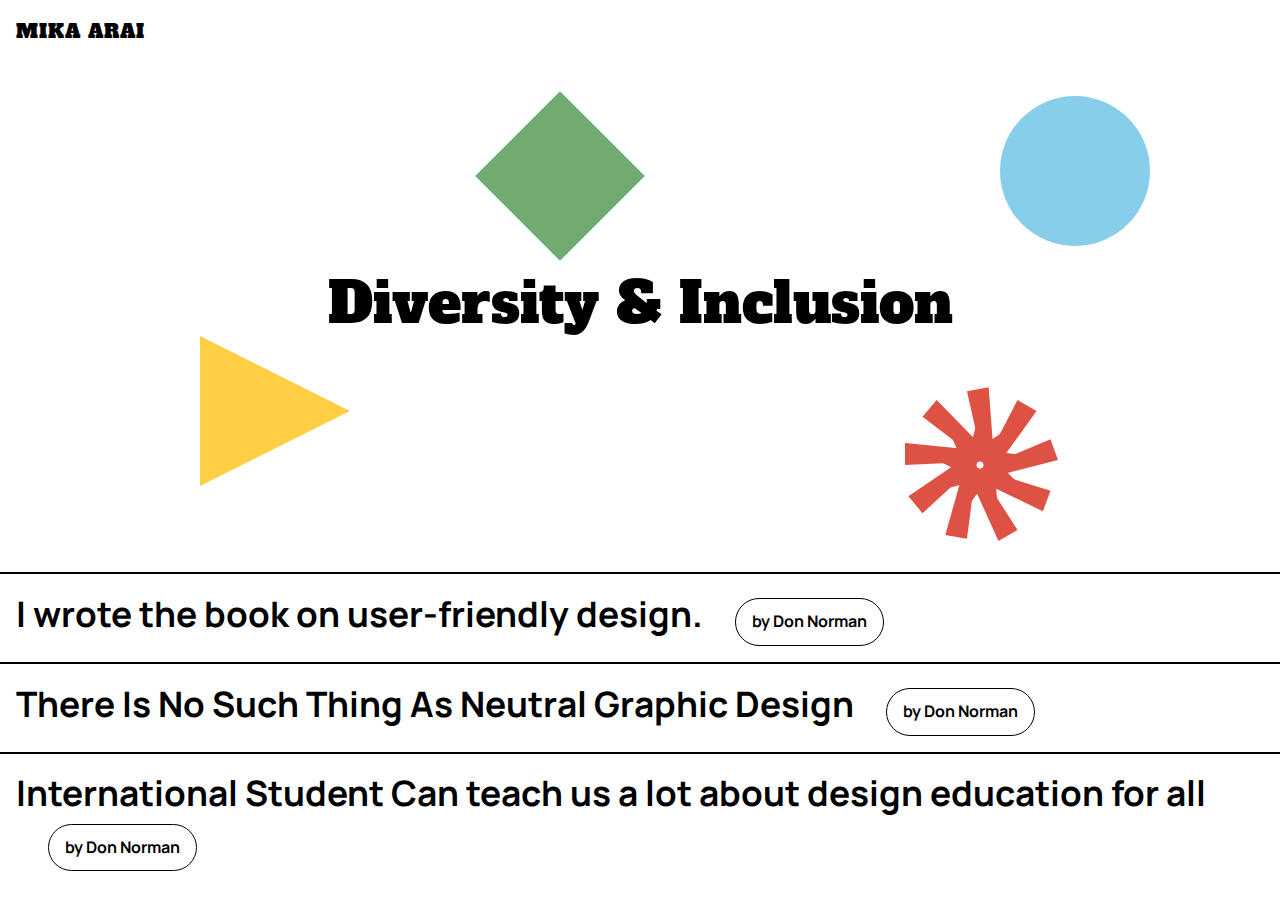
==== index.html @ 22498e96 "Link between pages" ====
<!doctype html>
<html lang="en">
  <head>
    <title>Binding</title>
    <meta charset="UTF-8">
    <meta name="viewport" content="width=device-width, initial-scale=1.0" />
    <link href="asset/common.css" rel="stylesheet" />
    <link href="asset/reset.css" rel="stylesheet" />
    <link href="landing.css" rel="stylesheet" />

    <!-- google font -->
     <!-- manrope -->
    <link rel="preconnect" href="https://fonts.googleapis.com">
    <link rel="preconnect" href="https://fonts.gstatic.com" crossorigin>
    <link href="https://fonts.googleapis.com/css2?family=Bayon&family=Bruno+Ace&family=Didact+Gothic&family=Manrope:wght@200..800&family=Mulish:ital,wght@0,200..1000;1,200..1000&family=MuseoModerno:ital,wght@0,100..900;1,100..900&family=Schibsted+Grotesk:ital,wght@0,400..900;1,400..900&display=swap" rel="stylesheet">
  <!-- alfa slab one -->
    <link rel="preconnect" href="https://fonts.googleapis.com">
<link rel="preconnect" href="https://fonts.gstatic.com" crossorigin>
<link href="https://fonts.googleapis.com/css2?family=Alfa+Slab+One&family=Bayon&family=Bruno+Ace&family=Didact+Gothic&family=Manrope:wght@200..800&family=Mulish:ital,wght@0,200..1000;1,200..1000&family=MuseoModerno:ital,wght@0,100..900;1,100..900&family=Schibsted+Grotesk:ital,wght@0,400..900;1,400..900&display=swap" rel="stylesheet">
  <!-- Martian Mono  -->
  <link rel="preconnect" href="https://fonts.googleapis.com">
  <link rel="preconnect" href="https://fonts.gstatic.com" crossorigin>
  <link href="https://fonts.googleapis.com/css2?family=Alfa+Slab+One&family=Bayon&family=Bruno+Ace&family=Didact+Gothic&family=Manrope:wght@200..800&family=Martian+Mono:wght@100..800&family=Mulish:ital,wght@0,200..1000;1,200..1000&family=MuseoModerno:ital,wght@0,100..900;1,100..900&family=Schibsted+Grotesk:ital,wght@0,400..900;1,400..900&display=swap" rel="stylesheet">
<!-- geist -->
<link rel="preconnect" href="https://fonts.googleapis.com">
<link rel="preconnect" href="https://fonts.gstatic.com" crossorigin>
<link href="https://fonts.googleapis.com/css2?family=Alfa+Slab+One&family=Bayon&family=Bruno+Ace&family=Didact+Gothic&family=Geist:wght@100..900&family=Luckiest+Guy&family=Manrope:wght@200..800&family=Martian+Mono:wght@100..800&family=Mulish:ital,wght@0,200..1000;1,200..1000&family=MuseoModerno:ital,wght@0,100..900;1,100..900&family=Schibsted+Grotesk:ital,wght@0,400..900;1,400..900&display=swap" rel="stylesheet">
<!-- Geist Mono -->
<link rel="preconnect" href="https://fonts.googleapis.com">
<link rel="preconnect" href="https://fonts.gstatic.com" crossorigin>
<link href="https://fonts.googleapis.com/css2?family=Alfa+Slab+One&family=Bayon&family=Bruno+Ace&family=Didact+Gothic&family=Geist+Mono:wght@100..900&family=Geist:wght@100..900&family=Luckiest+Guy&family=Manrope:wght@200..800&family=Martian+Mono:wght@100..800&family=Mulish:ital,wght@0,200..1000;1,200..1000&family=MuseoModerno:ital,wght@0,100..900;1,100..900&family=Schibsted+Grotesk:ital,wght@0,400..900;1,400..900&display=swap" rel="stylesheet">  
<!-- Poppins -->
<link rel="preconnect" href="https://fonts.googleapis.com">
<link rel="preconnect" href="https://fonts.gstatic.com" crossorigin>
<link href="https://fonts.googleapis.com/css2?family=Alfa+Slab+One&family=Bayon&family=Bruno+Ace&family=Didact+Gothic&family=Geist+Mono:wght@100..900&family=Geist:wght@100..900&family=Luckiest+Guy&family=Manrope:wght@200..800&family=Martian+Mono:wght@100..800&family=Mulish:ital,wght@0,200..1000;1,200..1000&family=MuseoModerno:ital,wght@0,100..900;1,100..900&family=Poppins:ital,wght@0,100;0,200;0,300;0,400;0,500;0,600;0,700;0,800;0,900;1,100;1,200;1,300;1,400;1,500;1,600;1,700;1,800;1,900&family=Schibsted+Grotesk:ital,wght@0,400..900;1,400..900&display=swap" rel="stylesheet">
<!-- Teko -->
<link rel="preconnect" href="https://fonts.googleapis.com">
<link rel="preconnect" href="https://fonts.gstatic.com" crossorigin>
<link href="https://fonts.googleapis.com/css2?family=Alfa+Slab+One&family=Alumni+Sans+Pinstripe:ital@0;1&family=Bayon&family=Bruno+Ace&family=Didact+Gothic&family=Geist+Mono:wght@100..900&family=Geist:wght@100..900&family=Luckiest+Guy&family=Manrope:wght@200..800&family=Martian+Mono:wght@100..800&family=Mulish:ital,wght@0,200..1000;1,200..1000&family=MuseoModerno:ital,wght@0,100..900;1,100..900&family=Poppins:ital,wght@0,100;0,200;0,300;0,400;0,500;0,600;0,700;0,800;0,900;1,100;1,200;1,300;1,400;1,500;1,600;1,700;1,800;1,900&family=Schibsted+Grotesk:ital,wght@0,400..900;1,400..900&family=Teko:wght@300..700&display=swap" rel="stylesheet">
<!-- Enriqueta -->
<link rel="preconnect" href="https://fonts.googleapis.com">
<link rel="preconnect" href="https://fonts.gstatic.com" crossorigin>
<link href="https://fonts.googleapis.com/css2?family=Alfa+Slab+One&family=Almarai:wght@300;400;700;800&family=Alumni+Sans+Pinstripe:ital@0;1&family=Bayon&family=Bruno+Ace&family=Didact+Gothic&family=Enriqueta:wght@400;500;600;700&family=Geist+Mono:wght@100..900&family=Geist:wght@100..900&family=Luckiest+Guy&family=Manrope:wght@200..800&family=Martian+Mono:wght@100..800&family=Mulish:ital,wght@0,200..1000;1,200..1000&family=MuseoModerno:ital,wght@0,100..900;1,100..900&family=Poppins:ital,wght@0,100;0,200;0,300;0,400;0,500;0,600;0,700;0,800;0,900;1,100;1,200;1,300;1,400;1,500;1,600;1,700;1,800;1,900&family=Schibsted+Grotesk:ital,wght@0,400..900;1,400..900&family=Slabo+13px&family=Teko:wght@300..700&display=swap" rel="stylesheet">

</head>
  <body>
    <h5>
MIKA ARAI    </h5>
<h1>Diversity & Inclusion</h1>
    <header>

      <div class="circle-container">
        <div class="circle">
          </div>
      </div>
      <div class="triangle-container">
        <div class="triangle">
        </div>
      </div>
      <div class="rectangle-container">
        <div class="rectangle">
          </div>
      </div>
<div class="star-container">
<div class="star"></div>
<div class="star"></div>
<div class="star"></div>
<div class="star"></div>
<div class="star"></div>
<div class="star"></div>
<div class="star"></div>
<div class="star"></div>
<div class="star"></div>
</div>
  </div>
      </div>

      
    </header>
<article>
  <ul class="article">
  <li><a href="/first-article/article1.html">I wrote the book on user-friendly design.</a><h2>by Don Norman</h2></li>
  <li><a href="/second-article/article2.html">There Is No Such Thing As Neutral Graphic Design</a><h2>by Don Norman</h2></li>
  <li><a href="/third-article/article3.html">International Student Can teach us a lot about design education for all</a><h2>by Don Norman</h2></li>
  </ul>
</article>
  </body>
</html>
---- asset/common.css ----
:root {
  --base-size: 1.1rem;
  --base-size-h1: 2.2rem;
  --base-size-h2: 1.2rem;
  --base-size-h3: 1.5rem;
  --base-size-h1-landing: 3.5rem;
  --base-font-family-h1: alfa slab one;
  --base-font-family-body: manrope; 
  --base-color: black;
  --base-line-height: 150%;
  --base-text-align: center;
  --base-max-width: 55vw; 
  --base-margin-left: 5%;
  --base-margin-right: 5%;
}
---- landing.css ----
* {
	margin-top: 0.5em;
	/* margin: 0; */
  }

  h1 {
	font-family: var(--base-font-family-h1);
	font-size: var(--base-size-h1-landing);
	line-height: 130%;
	margin-top: -0.0001rem;
	position: relative;
	z-index: 6;
	max-width: 80ch;
	text-align: center;
	padding-top: 14rem;
	padding-bottom: 14rem;

  }
  h2 {
	font-size: 1rem;
	font-family: var(--base-font-family-body);
	border: 1px solid black;
	border-radius: 9999px;
	padding-left:1rem;
	padding-right: 1rem;
	display: inline-block;

  } 
    h5 {
	text-align: center;
	font-size: 1.2rem;
	font-family: var(--base-font-family-h1);
	margin-left: 1rem;
	letter-spacing: 1px;
  } 
 

/* List */
	.article {
		font-family: var(--base-font-family-body);
		font-size: var(--base-size-h1);
		line-height: 130%;
		font-weight: 700;
		margin: 0;
		background-color: white;
}
	.article li {
	border-top: 2px solid black;
	transition: transform 0.6s ease, background-color 0.6s ease;
	padding-top: 2rem;
	padding-bottom: 0.5rem;
	padding-left: 1rem;
}
	.article li:nth-child(1):hover {
	background-color: rgb(176, 145, 183);
	transform: translateY(-10px);
}
	.article li:nth-child(2):hover {
	background-color: skyblue;
	transform: translateY(-10px);
}
	.article li:nth-child(3):hover {
	background-color: rgb(255, 91, 91);
	transform: translateY(-10px);
}



.circle-container {
	display: flex;
	position: absolute;
	align-items: center;
	justify-content: center;
	top: 120px;
	left: 250px;
	z-index: 1;
}
.circle {
	width: 100px;
	height: 100px;
	background-color: skyblue;
	border-radius: 50%;
}
.triangle-container {
	display: flex;
	position: absolute;
	align-items: center;
	justify-content: center;
	top: 320px;
	left: -20px;
	z-index: 1;	
}

.triangle {
	width: 0;
	height: 0;
	border-top: 50px solid transparent;
	border-bottom: 50px solid transparent;
	border-left: 100px solid #ffce44;
}
.star-container {
	position: absolute;
	display: flex;
	align-items: center;
	justify-content: center;
	top: 450px;
	right: 50px;
	margin: 50px auto;
	z-index: 1;	

}
.star {
	position: absolute;
	width: 0;
	height: 0;
	border-top: 10px solid transparent;
	border-bottom: 5px solid transparent;
	border-left: 100px solid #de5246;
	transform-origin: bottom center;
}

.star:nth-child(1) { transform: rotate(0deg); }
.star:nth-child(2) { transform: rotate(40deg); }
.star:nth-child(3) { transform: rotate(80deg); }
.star:nth-child(4) { transform: rotate(120deg); }
.star:nth-child(5) { transform: rotate(160deg); }
.star:nth-child(6) { transform: rotate(200deg); }
.star:nth-child(7) { transform: rotate(240deg); }
.star:nth-child(8) { transform: rotate(280deg); }
.star:nth-child(9) { transform: rotate(320deg); }

/* .rectangle-container {
	position: absolute;
	display: flex;
	align-items: center;
	justify-content: center;
	top: 320px;
	left: -20px;
	z-index: 1;	
}

.rectangle {
	width: 200px;
	height: 100px;
	background-color: green;
} */

 
  @media (min-width: 769px) {
	/* nav bar  */
	nav {
		  margin-left: 70%;  
		}
		

		/* body */
   h2 {
	margin-left: 2rem;
   }

   h5 {
	text-align: left;
	font-size: 1.2rem;
	font-family: var(--base-font-family-h1);
	margin-left: 1rem;
	letter-spacing: 1px;
  } 


/* List */
.article {
	font-family: var(--base-font-family-body);
	font-size: var(--base-size-h1);
	/* line-height: 200%; */
	margin: 0;
}
.article li {
	border-top: 2px solid black;
	transition: transform 0.6s ease, background-color 0.6s ease;
	margin: 0;
	padding-bottom: 1rem;
	padding-top: 1rem;
/* padding: 0; */
}
.article li:nth-child(1):hover {
background-color: rgb(176, 145, 183);
transform: translateY(-10px);
}
.article li:nth-child(2):hover {
background-color: skyblue;
transform: translateY(-10px);
}
.article li:nth-child(3):hover {
background-color: rgb(255, 91, 91);
transform: translateY(-10px);
}


  /* shapes  */
  .circle-container {
	display: flex;
	position: absolute;
	align-items: center;
	justify-content: center;
	top: 80px;
	left: 1000px;
	z-index: 1;
}
.circle {
	width: calc(100px * 1.5);
	height: calc(100px * 1.5);
	background-color: skyblue;
	border-radius: 50%;
}

.triangle-container {
	display: flex;
	position: absolute;
	align-items: center;
	justify-content: center;
	top: 320px;
	left: 200px;
	z-index: 1;	
}
.triangle {
	width: 0;
	height: 0;
	border-top: calc(50px * 1.5) solid transparent;
	border-bottom: calc(50px * 1.5) solid transparent;
	border-left: calc(100px * 1.5) solid #ffce44;
}
.star-container {
	position: absolute;
	display: flex;
	align-items: center;
	justify-content: center;
	top: 400px;
	right: 300px;
	margin: 50px auto;
	z-index: 1;	
}
.star {
	position: absolute;
	width: 0;
	height: 0;
	border-top: calc(10px * 1.5) solid transparent;
	border-bottom: calc(5px * 1.5) solid transparent;
	border-left: calc(100px * 1.5) solid #de5246;
	transform-origin: bottom center;
}
.star:nth-child(1) { transform: rotate(0deg); }
.star:nth-child(2) { transform: rotate(40deg); }
.star:nth-child(3) { transform: rotate(80deg); }
.star:nth-child(4) { transform: rotate(120deg); }
.star:nth-child(5) { transform: rotate(160deg); }
.star:nth-child(6) { transform: rotate(200deg); }
.star:nth-child(7) { transform: rotate(240deg); }
.star:nth-child(8) { transform: rotate(280deg); }
.star:nth-child(9) { transform: rotate(320deg); }
.rectangle-container {
	position: absolute;
	display: flex;
	align-items: center;
	justify-content: center;
	top:100px;
	left: 500px;
	z-index: -1;	
}
.rectangle {
	width: calc(80px * 1.5);
	height: calc(80px * 1.5);
	background-color: rgb(114, 171, 114);
	transform: rotate(45deg);
}
  }
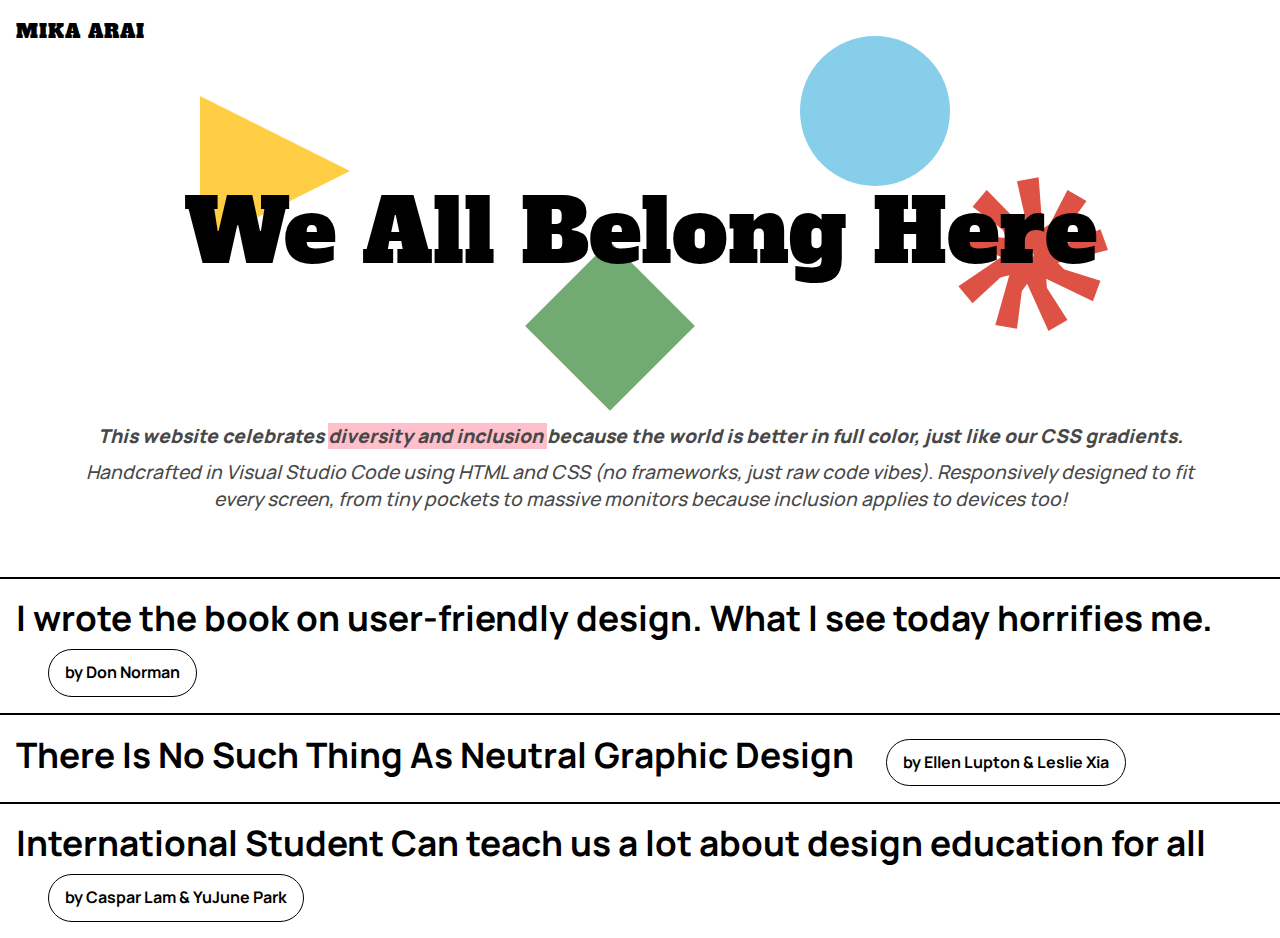
==== commit 6af02c52: "Added title+colophon,. Updated desktop font size, article max-width narrower" ====
--- a/index.html
+++ b/index.html
@@ -17,39 +17,19 @@
     <link rel="preconnect" href="https://fonts.googleapis.com">
 <link rel="preconnect" href="https://fonts.gstatic.com" crossorigin>
 <link href="https://fonts.googleapis.com/css2?family=Alfa+Slab+One&family=Bayon&family=Bruno+Ace&family=Didact+Gothic&family=Manrope:wght@200..800&family=Mulish:ital,wght@0,200..1000;1,200..1000&family=MuseoModerno:ital,wght@0,100..900;1,100..900&family=Schibsted+Grotesk:ital,wght@0,400..900;1,400..900&display=swap" rel="stylesheet">
-  <!-- Martian Mono  -->
-  <link rel="preconnect" href="https://fonts.googleapis.com">
-  <link rel="preconnect" href="https://fonts.gstatic.com" crossorigin>
-  <link href="https://fonts.googleapis.com/css2?family=Alfa+Slab+One&family=Bayon&family=Bruno+Ace&family=Didact+Gothic&family=Manrope:wght@200..800&family=Martian+Mono:wght@100..800&family=Mulish:ital,wght@0,200..1000;1,200..1000&family=MuseoModerno:ital,wght@0,100..900;1,100..900&family=Schibsted+Grotesk:ital,wght@0,400..900;1,400..900&display=swap" rel="stylesheet">
-<!-- geist -->
-<link rel="preconnect" href="https://fonts.googleapis.com">
-<link rel="preconnect" href="https://fonts.gstatic.com" crossorigin>
-<link href="https://fonts.googleapis.com/css2?family=Alfa+Slab+One&family=Bayon&family=Bruno+Ace&family=Didact+Gothic&family=Geist:wght@100..900&family=Luckiest+Guy&family=Manrope:wght@200..800&family=Martian+Mono:wght@100..800&family=Mulish:ital,wght@0,200..1000;1,200..1000&family=MuseoModerno:ital,wght@0,100..900;1,100..900&family=Schibsted+Grotesk:ital,wght@0,400..900;1,400..900&display=swap" rel="stylesheet">
-<!-- Geist Mono -->
-<link rel="preconnect" href="https://fonts.googleapis.com">
-<link rel="preconnect" href="https://fonts.gstatic.com" crossorigin>
-<link href="https://fonts.googleapis.com/css2?family=Alfa+Slab+One&family=Bayon&family=Bruno+Ace&family=Didact+Gothic&family=Geist+Mono:wght@100..900&family=Geist:wght@100..900&family=Luckiest+Guy&family=Manrope:wght@200..800&family=Martian+Mono:wght@100..800&family=Mulish:ital,wght@0,200..1000;1,200..1000&family=MuseoModerno:ital,wght@0,100..900;1,100..900&family=Schibsted+Grotesk:ital,wght@0,400..900;1,400..900&display=swap" rel="stylesheet">  
-<!-- Poppins -->
-<link rel="preconnect" href="https://fonts.googleapis.com">
-<link rel="preconnect" href="https://fonts.gstatic.com" crossorigin>
-<link href="https://fonts.googleapis.com/css2?family=Alfa+Slab+One&family=Bayon&family=Bruno+Ace&family=Didact+Gothic&family=Geist+Mono:wght@100..900&family=Geist:wght@100..900&family=Luckiest+Guy&family=Manrope:wght@200..800&family=Martian+Mono:wght@100..800&family=Mulish:ital,wght@0,200..1000;1,200..1000&family=MuseoModerno:ital,wght@0,100..900;1,100..900&family=Poppins:ital,wght@0,100;0,200;0,300;0,400;0,500;0,600;0,700;0,800;0,900;1,100;1,200;1,300;1,400;1,500;1,600;1,700;1,800;1,900&family=Schibsted+Grotesk:ital,wght@0,400..900;1,400..900&display=swap" rel="stylesheet">
-<!-- Teko -->
-<link rel="preconnect" href="https://fonts.googleapis.com">
-<link rel="preconnect" href="https://fonts.gstatic.com" crossorigin>
-<link href="https://fonts.googleapis.com/css2?family=Alfa+Slab+One&family=Alumni+Sans+Pinstripe:ital@0;1&family=Bayon&family=Bruno+Ace&family=Didact+Gothic&family=Geist+Mono:wght@100..900&family=Geist:wght@100..900&family=Luckiest+Guy&family=Manrope:wght@200..800&family=Martian+Mono:wght@100..800&family=Mulish:ital,wght@0,200..1000;1,200..1000&family=MuseoModerno:ital,wght@0,100..900;1,100..900&family=Poppins:ital,wght@0,100;0,200;0,300;0,400;0,500;0,600;0,700;0,800;0,900;1,100;1,200;1,300;1,400;1,500;1,600;1,700;1,800;1,900&family=Schibsted+Grotesk:ital,wght@0,400..900;1,400..900&family=Teko:wght@300..700&display=swap" rel="stylesheet">
-<!-- Enriqueta -->
-<link rel="preconnect" href="https://fonts.googleapis.com">
-<link rel="preconnect" href="https://fonts.gstatic.com" crossorigin>
-<link href="https://fonts.googleapis.com/css2?family=Alfa+Slab+One&family=Almarai:wght@300;400;700;800&family=Alumni+Sans+Pinstripe:ital@0;1&family=Bayon&family=Bruno+Ace&family=Didact+Gothic&family=Enriqueta:wght@400;500;600;700&family=Geist+Mono:wght@100..900&family=Geist:wght@100..900&family=Luckiest+Guy&family=Manrope:wght@200..800&family=Martian+Mono:wght@100..800&family=Mulish:ital,wght@0,200..1000;1,200..1000&family=MuseoModerno:ital,wght@0,100..900;1,100..900&family=Poppins:ital,wght@0,100;0,200;0,300;0,400;0,500;0,600;0,700;0,800;0,900;1,100;1,200;1,300;1,400;1,500;1,600;1,700;1,800;1,900&family=Schibsted+Grotesk:ital,wght@0,400..900;1,400..900&family=Slabo+13px&family=Teko:wght@300..700&display=swap" rel="stylesheet">
-
 </head>
   <body>
     <h5>
 MIKA ARAI    </h5>
-<h1>Diversity & Inclusion</h1>
-    <header>
-
-      <div class="circle-container">
+<header>
+  <h1>We All Belong Here</h1>
+  <h3>
+    <p><em class="bold">This website celebrates <em class="color">diversity and inclusion </em>because the world is better in full color, just like our CSS gradients.</em>
+    </p>
+    <p>Handcrafted in Visual Studio Code using HTML and CSS (no frameworks, just raw code vibes). Responsively designed to fit every screen, from tiny pockets to massive monitors because inclusion applies to devices too!
+    </p>
+    </h3>
+  <div class="circle-container">
         <div class="circle">
           </div>
       </div>
@@ -73,15 +53,15 @@
 <div class="star"></div>
 </div>
   </div>
-      </div>
+      </div>      
+    </header>
 
-      
-    </header>
+
 <article>
   <ul class="article">
-  <li><a href="/first-article/article1.html">I wrote the book on user-friendly design.</a><h2>by Don Norman</h2></li>
-  <li><a href="/second-article/article2.html">There Is No Such Thing As Neutral Graphic Design</a><h2>by Don Norman</h2></li>
-  <li><a href="/third-article/article3.html">International Student Can teach us a lot about design education for all</a><h2>by Don Norman</h2></li>
+  <li><a href="/first-article/article1.html">I wrote the book on user-friendly design. What I see today horrifies me.</a><h2>by Don Norman</h2></li>
+  <li><a href="/second-article/article2.html">There Is No Such Thing As Neutral Graphic Design</a><h2>by Ellen Lupton & Leslie Xia</h2></li>
+  <li><a href="/third-article/article3.html">International Student Can teach us a lot about design education for all</a><h2>by Caspar Lam & YuJune Park</h2></li>
   </ul>
 </article>
   </body>
--- a/asset/common.css
+++ b/asset/common.css
@@ -1,15 +1,15 @@
 :root {
-  --base-size: 1.1rem;
+  --base-size: 1.2rem;
   --base-size-h1: 2.2rem;
   --base-size-h2: 1.2rem;
   --base-size-h3: 1.5rem;
-  --base-size-h1-landing: 3.5rem;
+  --base-size-h1-landing: 4.3rem;
   --base-font-family-h1: alfa slab one;
   --base-font-family-body: manrope; 
   --base-color: black;
   --base-line-height: 150%;
   --base-text-align: center;
-  --base-max-width: 55vw; 
+  --base-max-width: 60ch; 
   --base-margin-left: 5%;
   --base-margin-right: 5%;
 }
--- a/landing.css
+++ b/landing.css
@@ -2,19 +2,22 @@
 	margin-top: 0.5em;
 	/* margin: 0; */
   }
+header {
+	margin-left: 5%;
+	margin-right: 5%;
+}
 
   h1 {
 	font-family: var(--base-font-family-h1);
 	font-size: var(--base-size-h1-landing);
-	line-height: 130%;
+	line-height: 120%;
 	margin-top: -0.0001rem;
 	position: relative;
 	z-index: 6;
 	max-width: 80ch;
 	text-align: center;
-	padding-top: 14rem;
-	padding-bottom: 14rem;
-
+	padding-top: 3rem;
+	padding-bottom: 2rem;
   }
   h2 {
 	font-size: 1rem;
@@ -24,8 +27,20 @@
 	padding-left:1rem;
 	padding-right: 1rem;
 	display: inline-block;
-
   } 
+  h3 {
+	font-family: var(--base-font-family-body);
+		font-size: var(--base-size-h2);
+		font-weight: 500;
+		color: rgb(72, 72, 72); 
+		line-height: 140%;
+		font-style: italic;
+		margin-bottom: 2rem;
+		text-align: center;
+		position: relative;
+		z-index: 5;
+		padding-bottom: 1rem;
+	  }
     h5 {
 	text-align: center;
 	font-size: 1.2rem;
@@ -33,7 +48,13 @@
 	margin-left: 1rem;
 	letter-spacing: 1px;
   } 
- 
+  .bold {
+	  font-weight: 800;
+
+  }
+.color {
+	background-color: pink;
+ }
 
 /* List */
 	.article {
@@ -47,19 +68,19 @@
 	.article li {
 	border-top: 2px solid black;
 	transition: transform 0.6s ease, background-color 0.6s ease;
-	padding-top: 2rem;
+	padding-top: 1rem;
 	padding-bottom: 0.5rem;
 	padding-left: 1rem;
 }
-	.article li:nth-child(1):hover {
+	.article li:nth-child(1):active {
 	background-color: rgb(176, 145, 183);
 	transform: translateY(-10px);
 }
-	.article li:nth-child(2):hover {
+	.article li:nth-child(2):active {
 	background-color: skyblue;
 	transform: translateY(-10px);
 }
-	.article li:nth-child(3):hover {
+	.article li:nth-child(3):active {
 	background-color: rgb(255, 91, 91);
 	transform: translateY(-10px);
 }
@@ -71,8 +92,8 @@
 	position: absolute;
 	align-items: center;
 	justify-content: center;
-	top: 120px;
-	left: 250px;
+	top: 40px;
+	left: 200px;
 	z-index: 1;
 }
 .circle {
@@ -86,7 +107,7 @@
 	position: absolute;
 	align-items: center;
 	justify-content: center;
-	top: 320px;
+	top: 200px;
 	left: -20px;
 	z-index: 1;	
 }
@@ -103,7 +124,7 @@
 	display: flex;
 	align-items: center;
 	justify-content: center;
-	top: 450px;
+	top: 280px;
 	right: 50px;
 	margin: 50px auto;
 	z-index: 1;	
@@ -151,7 +172,22 @@
 	nav {
 		  margin-left: 70%;  
 		}
-		
+h1 {
+	font-size: 5.5rem;
+	padding-top: 8rem;
+	text-align: center; 
+	padding-bottom: 8rem;
+  }
+
+  h3 {
+		font-size: 1.2rem;
+		line-height: 140%;
+		font-style: italic;
+		margin-bottom: 2rem;
+		text-align: center;
+		padding-bottom: 2rem;
+		/* max-width: 60ch; */
+	  }
 
 		/* body */
    h2 {
@@ -202,8 +238,8 @@
 	position: absolute;
 	align-items: center;
 	justify-content: center;
-	top: 80px;
-	left: 1000px;
+	top: 20px;
+	left: 800px;
 	z-index: 1;
 }
 .circle {
@@ -218,7 +254,7 @@
 	position: absolute;
 	align-items: center;
 	justify-content: center;
-	top: 320px;
+	top: 80px;
 	left: 200px;
 	z-index: 1;	
 }
@@ -234,8 +270,8 @@
 	display: flex;
 	align-items: center;
 	justify-content: center;
-	top: 400px;
-	right: 300px;
+	top: 190px;
+	right: 250px;
 	margin: 50px auto;
 	z-index: 1;	
 }
@@ -262,8 +298,8 @@
 	display: flex;
 	align-items: center;
 	justify-content: center;
-	top:100px;
-	left: 500px;
+	top:250px;
+	left: 550px;
 	z-index: -1;	
 }
 .rectangle {
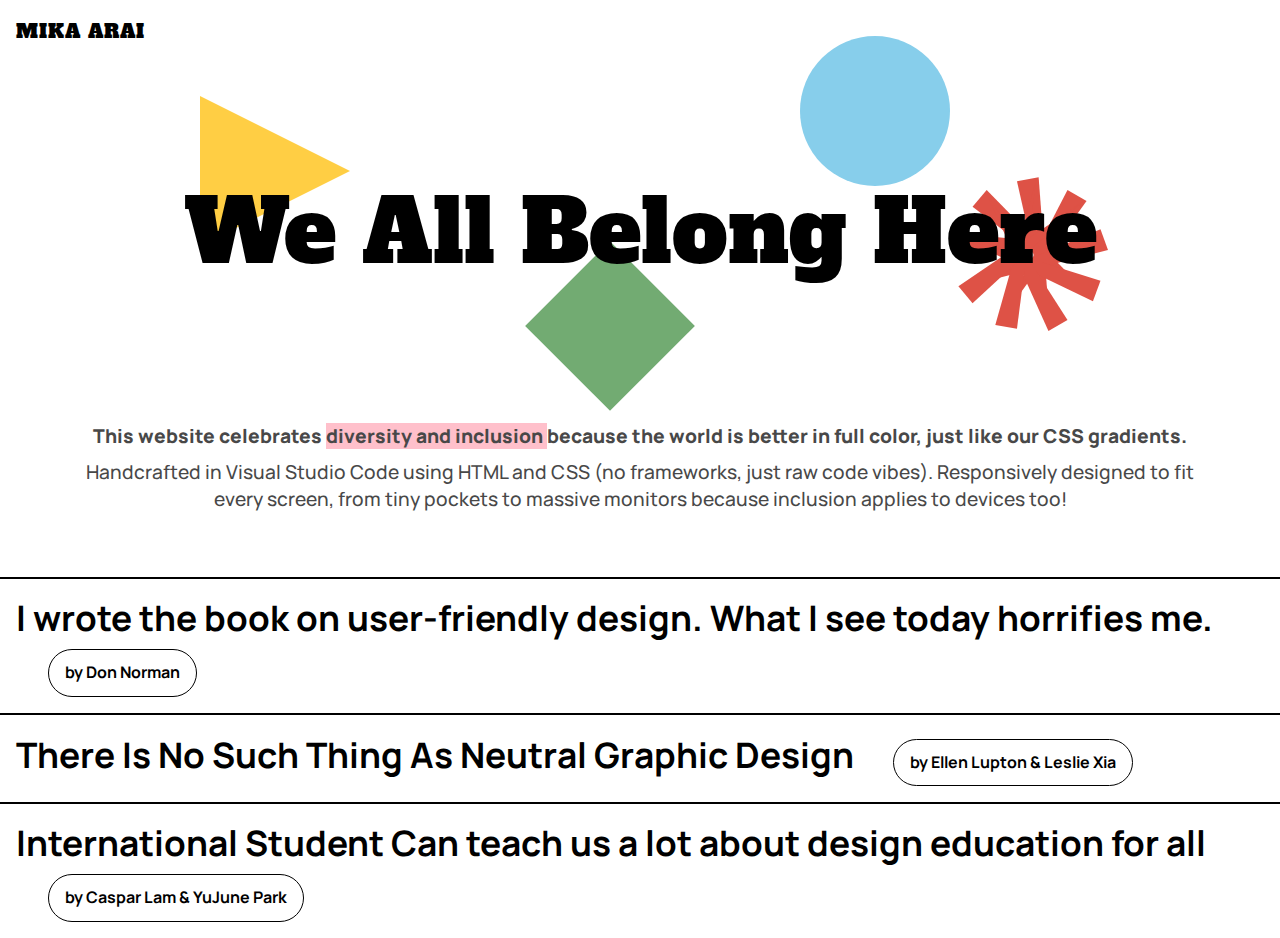
==== commit b41f951b: "clean coding" ====
--- a/index.html
+++ b/index.html
@@ -1,70 +1,94 @@
-<!doctype html>
+<!DOCTYPE html>
 <html lang="en">
   <head>
     <title>Binding</title>
-    <meta charset="UTF-8">
+    <meta charset="UTF-8" />
     <meta name="viewport" content="width=device-width, initial-scale=1.0" />
     <link href="asset/common.css" rel="stylesheet" />
     <link href="asset/reset.css" rel="stylesheet" />
     <link href="landing.css" rel="stylesheet" />
 
     <!-- google font -->
-     <!-- manrope -->
-    <link rel="preconnect" href="https://fonts.googleapis.com">
-    <link rel="preconnect" href="https://fonts.gstatic.com" crossorigin>
-    <link href="https://fonts.googleapis.com/css2?family=Bayon&family=Bruno+Ace&family=Didact+Gothic&family=Manrope:wght@200..800&family=Mulish:ital,wght@0,200..1000;1,200..1000&family=MuseoModerno:ital,wght@0,100..900;1,100..900&family=Schibsted+Grotesk:ital,wght@0,400..900;1,400..900&display=swap" rel="stylesheet">
-  <!-- alfa slab one -->
-    <link rel="preconnect" href="https://fonts.googleapis.com">
-<link rel="preconnect" href="https://fonts.gstatic.com" crossorigin>
-<link href="https://fonts.googleapis.com/css2?family=Alfa+Slab+One&family=Bayon&family=Bruno+Ace&family=Didact+Gothic&family=Manrope:wght@200..800&family=Mulish:ital,wght@0,200..1000;1,200..1000&family=MuseoModerno:ital,wght@0,100..900;1,100..900&family=Schibsted+Grotesk:ital,wght@0,400..900;1,400..900&display=swap" rel="stylesheet">
-</head>
+    <!-- manrope -->
+    <link rel="preconnect" href="https://fonts.googleapis.com" />
+    <link rel="preconnect" href="https://fonts.gstatic.com" crossorigin />
+    <link
+      href="https://fonts.googleapis.com/css2?family=Bayon&family=Bruno+Ace&family=Didact+Gothic&family=Manrope:wght@200..800&family=Mulish:ital,wght@0,200..1000;1,200..1000&family=MuseoModerno:ital,wght@0,100..900;1,100..900&family=Schibsted+Grotesk:ital,wght@0,400..900;1,400..900&display=swap"
+      rel="stylesheet"
+    />
+    <!-- alfa slab one -->
+    <link rel="preconnect" href="https://fonts.googleapis.com" />
+    <link rel="preconnect" href="https://fonts.gstatic.com" crossorigin />
+    <link
+      href="https://fonts.googleapis.com/css2?family=Alfa+Slab+One&family=Bayon&family=Bruno+Ace&family=Didact+Gothic&family=Manrope:wght@200..800&family=Mulish:ital,wght@0,200..1000;1,200..1000&family=MuseoModerno:ital,wght@0,100..900;1,100..900&family=Schibsted+Grotesk:ital,wght@0,400..900;1,400..900&display=swap"
+      rel="stylesheet"
+    />
+  </head>
+
   <body>
-    <h5>
-MIKA ARAI    </h5>
-<header>
-  <h1>We All Belong Here</h1>
-  <h3>
-    <p><em class="bold">This website celebrates <em class="color">diversity and inclusion </em>because the world is better in full color, just like our CSS gradients.</em>
-    </p>
-    <p>Handcrafted in Visual Studio Code using HTML and CSS (no frameworks, just raw code vibes). Responsively designed to fit every screen, from tiny pockets to massive monitors because inclusion applies to devices too!
-    </p>
-    </h3>
-  <div class="circle-container">
-        <div class="circle">
-          </div>
+    <h5>MIKA ARAI</h5>
+    <header>
+      <h1>We All Belong Here</h1>
+      <h3>
+        <p>
+          <em class="bold"
+            >This website celebrates
+            <em class="color">diversity and inclusion </em>because the world is
+            better in full color, just like our CSS gradients.</em
+          >
+        </p>
+        <p>
+          Handcrafted in Visual Studio Code using HTML and CSS (no frameworks,
+          just raw code vibes). Responsively designed to fit every screen, from
+          tiny pockets to massive monitors because inclusion applies to devices
+          too!
+        </p>
+      </h3>
+      <div class="circle-container">
+        <div class="circle"></div>
       </div>
       <div class="triangle-container">
-        <div class="triangle">
-        </div>
+        <div class="triangle"></div>
       </div>
       <div class="rectangle-container">
-        <div class="rectangle">
-          </div>
+        <div class="rectangle"></div>
       </div>
-<div class="star-container">
-<div class="star"></div>
-<div class="star"></div>
-<div class="star"></div>
-<div class="star"></div>
-<div class="star"></div>
-<div class="star"></div>
-<div class="star"></div>
-<div class="star"></div>
-<div class="star"></div>
-</div>
-  </div>
-      </div>      
+      <div class="star-container">
+        <div class="star"></div>
+        <div class="star"></div>
+        <div class="star"></div>
+        <div class="star"></div>
+        <div class="star"></div>
+        <div class="star"></div>
+        <div class="star"></div>
+        <div class="star"></div>
+        <div class="star"></div>
+      </div>
     </header>
 
-
-<article>
-  <ul class="article">
-  <li><a href="/first-article/article1.html">I wrote the book on user-friendly design. What I see today horrifies me.</a><h2>by Don Norman</h2></li>
-  <li><a href="/second-article/article2.html">There Is No Such Thing As Neutral Graphic Design</a><h2>by Ellen Lupton & Leslie Xia</h2></li>
-  <li><a href="/third-article/article3.html">International Student Can teach us a lot about design education for all</a><h2>by Caspar Lam & YuJune Park</h2></li>
-  </ul>
-</article>
+    <article>
+      <ul class="article">
+        <li>
+          <a href="first-article/article1.html"
+            >I wrote the book on user-friendly design. What I see today
+            horrifies me.</a
+          >
+          <h2>by Don Norman</h2>
+        </li>
+        <li>
+          <a href="second-article/article2.html"
+            >There Is No Such Thing As Neutral Graphic Design</a
+          >
+          <h2>by Ellen Lupton & Leslie Xia</h2>
+        </li>
+        <li>
+          <a href="third-article/article3.html"
+            >International Student Can teach us a lot about design education for
+            all</a
+          >
+          <h2>by Caspar Lam & YuJune Park</h2>
+        </li>
+      </ul>
+    </article>
   </body>
 </html>
-
-
--- a/landing.css
+++ b/landing.css
@@ -1,154 +1,166 @@
 * {
-	margin-top: 0.5em;
-	/* margin: 0; */
-  }
+  margin-top: 0.5em;
+}
 header {
-	margin-left: 5%;
-	margin-right: 5%;
-}
-
-  h1 {
-	font-family: var(--base-font-family-h1);
-	font-size: var(--base-size-h1-landing);
-	line-height: 120%;
-	margin-top: -0.0001rem;
-	position: relative;
-	z-index: 6;
-	max-width: 80ch;
-	text-align: center;
-	padding-top: 3rem;
-	padding-bottom: 2rem;
-  }
-  h2 {
-	font-size: 1rem;
-	font-family: var(--base-font-family-body);
-	border: 1px solid black;
-	border-radius: 9999px;
-	padding-left:1rem;
-	padding-right: 1rem;
-	display: inline-block;
-  } 
-  h3 {
-	font-family: var(--base-font-family-body);
-		font-size: var(--base-size-h2);
-		font-weight: 500;
-		color: rgb(72, 72, 72); 
-		line-height: 140%;
-		font-style: italic;
-		margin-bottom: 2rem;
-		text-align: center;
-		position: relative;
-		z-index: 5;
-		padding-bottom: 1rem;
-	  }
-    h5 {
-	text-align: center;
-	font-size: 1.2rem;
-	font-family: var(--base-font-family-h1);
-	margin-left: 1rem;
-	letter-spacing: 1px;
-  } 
-  .bold {
-	  font-weight: 800;
-
-  }
+  margin-left: 5%;
+  margin-right: 5%;
+}
+
+h1 {
+  font-family: var(--base-font-family-h1);
+  font-size: var(--base-size-h1-landing);
+  line-height: 120%;
+  margin-top: -0.0001rem;
+  position: relative;
+  z-index: 6;
+  max-width: 80ch;
+  text-align: center;
+  padding-top: 3rem;
+  padding-bottom: 2rem;
+}
+h2 {
+  font-size: 1rem;
+  font-family: var(--base-font-family-body);
+  border: 1px solid black;
+  border-radius: 9999px;
+  padding-left: 1rem;
+  padding-right: 1rem;
+  display: inline-block;
+}
+h3 {
+  font-family: var(--base-font-family-body);
+  font-size: var(--base-size-h2);
+  font-weight: 500;
+  color: rgb(72, 72, 72);
+  line-height: 140%;
+  margin-bottom: 2rem;
+  text-align: center;
+  position: relative;
+  z-index: 5;
+  padding-bottom: 1rem;
+}
+h5 {
+  text-align: center;
+  font-size: 1.2rem;
+  font-family: var(--base-font-family-h1);
+  margin-left: 1rem;
+  letter-spacing: 1px;
+}
+.bold {
+  font-weight: 800;
+}
 .color {
-	background-color: pink;
- }
+  background-color: pink;
+}
 
 /* List */
-	.article {
-		font-family: var(--base-font-family-body);
-		font-size: var(--base-size-h1);
-		line-height: 130%;
-		font-weight: 700;
-		margin: 0;
-		background-color: white;
-}
-	.article li {
-	border-top: 2px solid black;
-	transition: transform 0.6s ease, background-color 0.6s ease;
-	padding-top: 1rem;
-	padding-bottom: 0.5rem;
-	padding-left: 1rem;
-}
-	.article li:nth-child(1):active {
-	background-color: rgb(176, 145, 183);
-	transform: translateY(-10px);
-}
-	.article li:nth-child(2):active {
-	background-color: skyblue;
-	transform: translateY(-10px);
-}
-	.article li:nth-child(3):active {
-	background-color: rgb(255, 91, 91);
-	transform: translateY(-10px);
-}
-
-
-
+.article {
+  font-family: var(--base-font-family-body);
+  font-size: var(--base-size-h1);
+  line-height: 130%;
+  font-weight: 700;
+  margin: 0;
+  background-color: white;
+}
+.article li {
+  border-top: 2px solid black;
+  transition: transform 0.6s ease, background-color 0.6s ease;
+  padding-top: 1rem;
+  padding-bottom: 0.5rem;
+  padding-left: 1rem;
+}
+.article li:nth-child(1):active {
+  background-color: rgb(176, 145, 183);
+  transform: translateY(-10px);
+}
+.article li:nth-child(2):active {
+  background-color: skyblue;
+  transform: translateY(-10px);
+}
+.article li:nth-child(3):active {
+  background-color: rgb(255, 91, 91);
+  transform: translateY(-10px);
+}
+
+/* shape */
 .circle-container {
-	display: flex;
-	position: absolute;
-	align-items: center;
-	justify-content: center;
-	top: 40px;
-	left: 200px;
-	z-index: 1;
+  display: flex;
+  position: absolute;
+  align-items: center;
+  justify-content: center;
+  top: 40px;
+  left: 200px;
+  z-index: 1;
 }
 .circle {
-	width: 100px;
-	height: 100px;
-	background-color: skyblue;
-	border-radius: 50%;
+  width: 100px;
+  height: 100px;
+  background-color: skyblue;
+  border-radius: 50%;
 }
 .triangle-container {
-	display: flex;
-	position: absolute;
-	align-items: center;
-	justify-content: center;
-	top: 200px;
-	left: -20px;
-	z-index: 1;	
-}
-
+  display: flex;
+  position: absolute;
+  align-items: center;
+  justify-content: center;
+  top: 200px;
+  left: -20px;
+  z-index: 1;
+}
 .triangle {
-	width: 0;
-	height: 0;
-	border-top: 50px solid transparent;
-	border-bottom: 50px solid transparent;
-	border-left: 100px solid #ffce44;
+  width: 0;
+  height: 0;
+  border-top: 50px solid transparent;
+  border-bottom: 50px solid transparent;
+  border-left: 100px solid #ffce44;
 }
 .star-container {
-	position: absolute;
-	display: flex;
-	align-items: center;
-	justify-content: center;
-	top: 280px;
-	right: 50px;
-	margin: 50px auto;
-	z-index: 1;	
-
+  position: absolute;
+  display: flex;
+  align-items: center;
+  justify-content: center;
+  top: 280px;
+  right: 50px;
+  margin: 50px auto;
+  z-index: 1;
 }
 .star {
-	position: absolute;
-	width: 0;
-	height: 0;
-	border-top: 10px solid transparent;
-	border-bottom: 5px solid transparent;
-	border-left: 100px solid #de5246;
-	transform-origin: bottom center;
-}
-
-.star:nth-child(1) { transform: rotate(0deg); }
-.star:nth-child(2) { transform: rotate(40deg); }
-.star:nth-child(3) { transform: rotate(80deg); }
-.star:nth-child(4) { transform: rotate(120deg); }
-.star:nth-child(5) { transform: rotate(160deg); }
-.star:nth-child(6) { transform: rotate(200deg); }
-.star:nth-child(7) { transform: rotate(240deg); }
-.star:nth-child(8) { transform: rotate(280deg); }
-.star:nth-child(9) { transform: rotate(320deg); }
+  position: absolute;
+  width: 0;
+  height: 0;
+  border-top: 10px solid transparent;
+  border-bottom: 5px solid transparent;
+  border-left: 100px solid #de5246;
+  transform-origin: bottom center;
+}
+
+.star:nth-child(1) {
+  transform: rotate(0deg);
+}
+.star:nth-child(2) {
+  transform: rotate(40deg);
+}
+.star:nth-child(3) {
+  transform: rotate(80deg);
+}
+.star:nth-child(4) {
+  transform: rotate(120deg);
+}
+.star:nth-child(5) {
+  transform: rotate(160deg);
+}
+.star:nth-child(6) {
+  transform: rotate(200deg);
+}
+.star:nth-child(7) {
+  transform: rotate(240deg);
+}
+.star:nth-child(8) {
+  transform: rotate(280deg);
+}
+.star:nth-child(9) {
+  transform: rotate(320deg);
+}
 
 /* .rectangle-container {
 	position: absolute;
@@ -166,146 +178,155 @@
 	background-color: green;
 } */
 
- 
-  @media (min-width: 769px) {
-	/* nav bar  */
-	nav {
-		  margin-left: 70%;  
-		}
-h1 {
-	font-size: 5.5rem;
-	padding-top: 8rem;
-	text-align: center; 
-	padding-bottom: 8rem;
-  }
-
+@media (min-width: 769px) {
+  /* nav bar  */
+  nav {
+    margin-left: 70%;
+  }
+
+  /* body */
+  h1 {
+    font-size: 5.5rem;
+    padding-top: 8rem;
+    text-align: center;
+    padding-bottom: 8rem;
+  }
   h3 {
-		font-size: 1.2rem;
-		line-height: 140%;
-		font-style: italic;
-		margin-bottom: 2rem;
-		text-align: center;
-		padding-bottom: 2rem;
-		/* max-width: 60ch; */
-	  }
-
-		/* body */
-   h2 {
-	margin-left: 2rem;
-   }
-
-   h5 {
-	text-align: left;
-	font-size: 1.2rem;
-	font-family: var(--base-font-family-h1);
-	margin-left: 1rem;
-	letter-spacing: 1px;
-  } 
-
-
-/* List */
-.article {
-	font-family: var(--base-font-family-body);
-	font-size: var(--base-size-h1);
-	/* line-height: 200%; */
-	margin: 0;
-}
-.article li {
-	border-top: 2px solid black;
-	transition: transform 0.6s ease, background-color 0.6s ease;
-	margin: 0;
-	padding-bottom: 1rem;
-	padding-top: 1rem;
-/* padding: 0; */
-}
-.article li:nth-child(1):hover {
-background-color: rgb(176, 145, 183);
-transform: translateY(-10px);
-}
-.article li:nth-child(2):hover {
-background-color: skyblue;
-transform: translateY(-10px);
-}
-.article li:nth-child(3):hover {
-background-color: rgb(255, 91, 91);
-transform: translateY(-10px);
-}
-
+    font-size: 1.2rem;
+    line-height: 140%;
+    margin-bottom: 2rem;
+    text-align: center;
+    padding-bottom: 2rem;
+  }
+  h2 {
+    margin-left: 2rem;
+  }
+
+  h5 {
+    text-align: left;
+    font-size: 1.2rem;
+    font-family: var(--base-font-family-h1);
+    margin-left: 1rem;
+    letter-spacing: 1px;
+  }
+
+  /* List */
+  .article {
+    font-family: var(--base-font-family-body);
+    font-size: var(--base-size-h1);
+    margin: 0;
+  }
+  .article li {
+    border-top: 2px solid black;
+    transition: transform 0.6s ease, background-color 0.6s ease;
+    margin: 0;
+    padding-bottom: 1rem;
+    padding-top: 1rem;
+  }
+  .article li:nth-child(1):hover {
+    background-color: rgb(176, 145, 183);
+    transform: translateY(-10px);
+  }
+  .article li:nth-child(2):hover {
+    background-color: skyblue;
+    transform: translateY(-10px);
+  }
+  .article li:nth-child(3):hover {
+    background-color: rgb(255, 91, 91);
+    transform: translateY(-10px);
+  }
 
   /* shapes  */
   .circle-container {
-	display: flex;
-	position: absolute;
-	align-items: center;
-	justify-content: center;
-	top: 20px;
-	left: 800px;
-	z-index: 1;
-}
-.circle {
-	width: calc(100px * 1.5);
-	height: calc(100px * 1.5);
-	background-color: skyblue;
-	border-radius: 50%;
-}
-
-.triangle-container {
-	display: flex;
-	position: absolute;
-	align-items: center;
-	justify-content: center;
-	top: 80px;
-	left: 200px;
-	z-index: 1;	
-}
-.triangle {
-	width: 0;
-	height: 0;
-	border-top: calc(50px * 1.5) solid transparent;
-	border-bottom: calc(50px * 1.5) solid transparent;
-	border-left: calc(100px * 1.5) solid #ffce44;
-}
-.star-container {
-	position: absolute;
-	display: flex;
-	align-items: center;
-	justify-content: center;
-	top: 190px;
-	right: 250px;
-	margin: 50px auto;
-	z-index: 1;	
-}
-.star {
-	position: absolute;
-	width: 0;
-	height: 0;
-	border-top: calc(10px * 1.5) solid transparent;
-	border-bottom: calc(5px * 1.5) solid transparent;
-	border-left: calc(100px * 1.5) solid #de5246;
-	transform-origin: bottom center;
-}
-.star:nth-child(1) { transform: rotate(0deg); }
-.star:nth-child(2) { transform: rotate(40deg); }
-.star:nth-child(3) { transform: rotate(80deg); }
-.star:nth-child(4) { transform: rotate(120deg); }
-.star:nth-child(5) { transform: rotate(160deg); }
-.star:nth-child(6) { transform: rotate(200deg); }
-.star:nth-child(7) { transform: rotate(240deg); }
-.star:nth-child(8) { transform: rotate(280deg); }
-.star:nth-child(9) { transform: rotate(320deg); }
-.rectangle-container {
-	position: absolute;
-	display: flex;
-	align-items: center;
-	justify-content: center;
-	top:250px;
-	left: 550px;
-	z-index: -1;	
-}
-.rectangle {
-	width: calc(80px * 1.5);
-	height: calc(80px * 1.5);
-	background-color: rgb(114, 171, 114);
-	transform: rotate(45deg);
-}
-  }+    display: flex;
+    position: absolute;
+    align-items: center;
+    justify-content: center;
+    top: 20px;
+    left: 800px;
+    z-index: 1;
+  }
+  .circle {
+    width: calc(100px * 1.5);
+    height: calc(100px * 1.5);
+    background-color: skyblue;
+    border-radius: 50%;
+  }
+  .triangle-container {
+    display: flex;
+    position: absolute;
+    align-items: center;
+    justify-content: center;
+    top: 80px;
+    left: 200px;
+    z-index: 1;
+  }
+  .triangle {
+    width: 0;
+    height: 0;
+    border-top: calc(50px * 1.5) solid transparent;
+    border-bottom: calc(50px * 1.5) solid transparent;
+    border-left: calc(100px * 1.5) solid #ffce44;
+  }
+  .star-container {
+    position: absolute;
+    display: flex;
+    align-items: center;
+    justify-content: center;
+    top: 190px;
+    right: 250px;
+    margin: 50px auto;
+    z-index: 1;
+  }
+  .star {
+    position: absolute;
+    width: 0;
+    height: 0;
+    border-top: calc(10px * 1.5) solid transparent;
+    border-bottom: calc(5px * 1.5) solid transparent;
+    border-left: calc(100px * 1.5) solid #de5246;
+    transform-origin: bottom center;
+  }
+  .star:nth-child(1) {
+    transform: rotate(0deg);
+  }
+  .star:nth-child(2) {
+    transform: rotate(40deg);
+  }
+  .star:nth-child(3) {
+    transform: rotate(80deg);
+  }
+  .star:nth-child(4) {
+    transform: rotate(120deg);
+  }
+  .star:nth-child(5) {
+    transform: rotate(160deg);
+  }
+  .star:nth-child(6) {
+    transform: rotate(200deg);
+  }
+  .star:nth-child(7) {
+    transform: rotate(240deg);
+  }
+  .star:nth-child(8) {
+    transform: rotate(280deg);
+  }
+  .star:nth-child(9) {
+    transform: rotate(320deg);
+  }
+  .rectangle-container {
+    position: absolute;
+    display: flex;
+    align-items: center;
+    justify-content: center;
+    top: 250px;
+    left: 550px;
+    z-index: -1;
+  }
+  .rectangle {
+    width: calc(80px * 1.5);
+    height: calc(80px * 1.5);
+    background-color: rgb(114, 171, 114);
+    transform: rotate(45deg);
+  }
+}
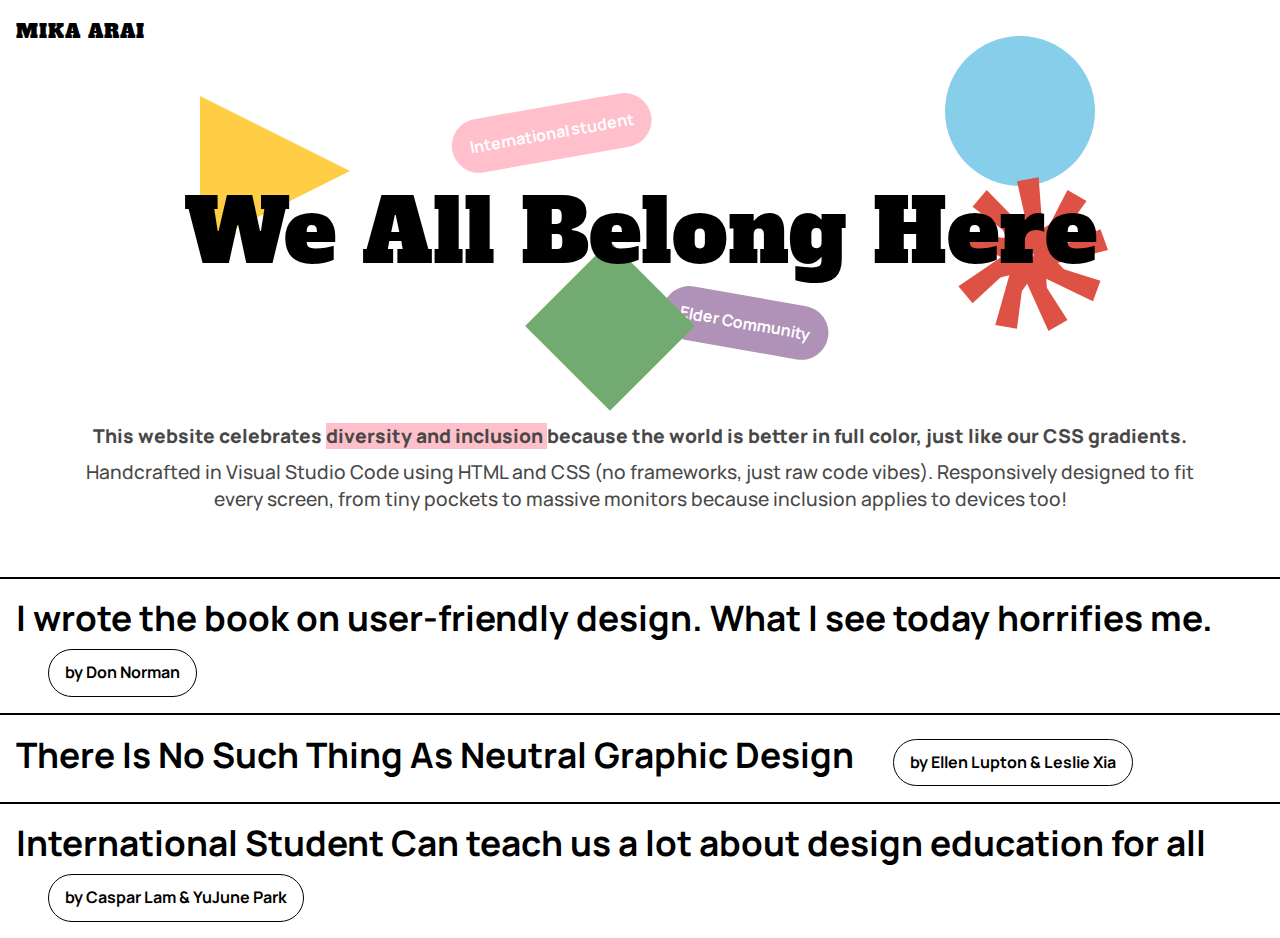
==== commit 081a26fa: "added more shape in landing" ====
--- a/index.html
+++ b/index.html
@@ -44,6 +44,14 @@
           too!
         </p>
       </h3>
+
+      <!-- shape -->
+      <div class="international-container">
+        <div class="international">International student</div>
+      </div>
+      <div class="eldercommunity-container">
+        <div class="eldercommunity">Elder Community</div>
+      </div>
       <div class="circle-container">
         <div class="circle"></div>
       </div>
--- a/landing.css
+++ b/landing.css
@@ -16,7 +16,7 @@
   max-width: 80ch;
   text-align: center;
   padding-top: 3rem;
-  padding-bottom: 2rem;
+  padding-bottom: 3rem;
 }
 h2 {
   font-size: 1rem;
@@ -83,13 +83,55 @@
 }
 
 /* shape */
+.international-container {
+  display: flex;
+  position: absolute;
+  top: 55px;
+  left: 10px;
+  z-index: -10;
+  transform: rotate(-20deg);
+}
+.international {
+  font-family: var(--base-font-family-body);
+  border-radius: 9999px;
+  padding-left: 12px;
+  padding-right: 12px;
+  padding-top: 12px;
+  padding-bottom: 12px;
+  background-color: pink;
+  font-weight: 700;
+  display: inline-block;
+  font-size: 0.7rem;
+  color: white;
+}
+.eldercommunity-container {
+  display: flex;
+  position: absolute;
+  top: 330px;
+  right: 100px;
+  z-index: -10;
+  transform: rotate(5deg);
+}
+.eldercommunity {
+  font-family: var(--base-font-family-body);
+  border-radius: 9999px;
+  padding-left: 18px;
+  padding-right: 18px;
+  padding-top: 16px;
+  padding-bottom: 16px;
+  background-color: rgb(176, 145, 183);
+  font-weight: 700;
+  display: inline-block;
+  font-size: 0.7rem;
+  color: white;
+}
 .circle-container {
   display: flex;
   position: absolute;
   align-items: center;
   justify-content: center;
   top: 40px;
-  left: 200px;
+  right: 40px;
   z-index: 1;
 }
 .circle {
@@ -119,7 +161,7 @@
   display: flex;
   align-items: center;
   justify-content: center;
-  top: 280px;
+  top: 220px;
   right: 50px;
   margin: 50px auto;
   z-index: 1;
@@ -237,6 +279,48 @@
   }
 
   /* shapes  */
+  .international-container {
+    display: flex;
+    position: absolute;
+    top: 90px;
+    left: 450px;
+    z-index: -10;
+    transform: rotate(-10deg);
+  }
+  .international {
+    font-family: var(--base-font-family-body);
+    border-radius: 9999px;
+    padding-left: 18px;
+    padding-right: 18px;
+    padding-top: 16px;
+    padding-bottom: 16px;
+    background-color: pink;
+    font-weight: 700;
+    display: inline-block;
+    font-size: 1rem;
+    color: white;
+  }
+  .eldercommunity-container {
+    display: flex;
+    position: absolute;
+    top: 280px;
+    right: 450px;
+    z-index: -10;
+    transform: rotate(10deg);
+  }
+  .eldercommunity {
+    font-family: var(--base-font-family-body);
+    border-radius: 9999px;
+    padding-left: 18px;
+    padding-right: 18px;
+    padding-top: 16px;
+    padding-bottom: 16px;
+    background-color: rgb(176, 145, 183);
+    font-weight: 700;
+    display: inline-block;
+    font-size: 1rem;
+    color: white;
+  }
   .circle-container {
     display: flex;
     position: absolute;
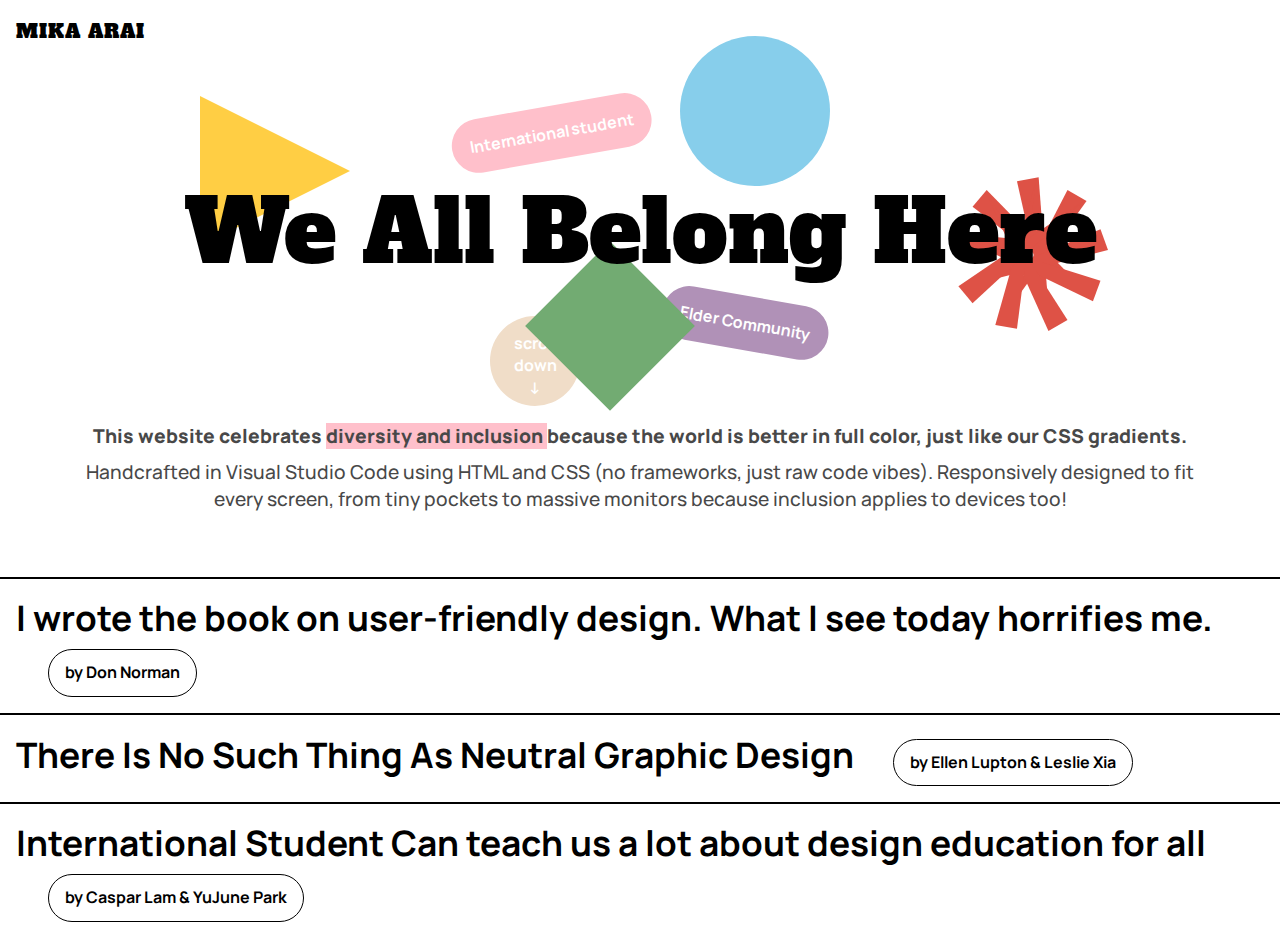
==== commit 1a1bcae9: "added scroll down animation" ====
--- a/index.html
+++ b/index.html
@@ -52,6 +52,9 @@
       <div class="eldercommunity-container">
         <div class="eldercommunity">Elder Community</div>
       </div>
+      <div class="scrolldown-container">
+        <div class="scrolldown">scroll down ↓</div>
+      </div>
       <div class="circle-container">
         <div class="circle"></div>
       </div>
--- a/landing.css
+++ b/landing.css
@@ -16,7 +16,7 @@
   max-width: 80ch;
   text-align: center;
   padding-top: 3rem;
-  padding-bottom: 3rem;
+  padding-bottom: 4rem;
 }
 h2 {
   font-size: 1rem;
@@ -108,9 +108,9 @@
   display: flex;
   position: absolute;
   top: 330px;
-  right: 100px;
+  right: 20px;
   z-index: -10;
-  transform: rotate(5deg);
+  transform: rotate(10deg);
 }
 .eldercommunity {
   font-family: var(--base-font-family-body);
@@ -125,6 +125,39 @@
   font-size: 0.7rem;
   color: white;
 }
+.scrolldown-container {
+  display: flex;
+  position: absolute;
+  top: 340px;
+  right: 150px;
+  z-index: -10;
+}
+.scrolldown {
+  font-family: var(--base-font-family-body);
+  width: 75px;
+  height: 75px;
+  border-radius: 50%;
+  padding-left: 18px;
+  padding-right: 18px;
+  padding-top: 12px;
+  padding-bottom: 16px;
+  text-align: center;
+  background-color: rgb(240, 221, 200);
+  font-weight: 700;
+  display: inline-block;
+  font-size: 0.9rem;
+  color: white;
+  animation: float 3s ease-in-out infinite;
+}
+@keyframes float {
+  0%,
+  100% {
+    transform: translateY(0);
+  }
+  50% {
+    transform: translateY(-8px);
+  }
+}
 .circle-container {
   display: flex;
   position: absolute;
@@ -145,7 +178,7 @@
   position: absolute;
   align-items: center;
   justify-content: center;
-  top: 200px;
+  top: 180px;
   left: -20px;
   z-index: 1;
 }
@@ -162,7 +195,7 @@
   align-items: center;
   justify-content: center;
   top: 220px;
-  right: 50px;
+  right: 40px;
   margin: 50px auto;
   z-index: 1;
 }
@@ -204,21 +237,22 @@
   transform: rotate(320deg);
 }
 
-/* .rectangle-container {
+.rectangle-container {
 	position: absolute;
 	display: flex;
 	align-items: center;
 	justify-content: center;
-	top: 320px;
-	left: -20px;
-	z-index: 1;	
+	top: 300px;
+	left: 30px;
+	z-index: -10;	
 }
 
 .rectangle {
-	width: 200px;
-	height: 100px;
-	background-color: green;
-} */
+	width: 70px;
+	height: 70px;
+	background-color: rgb(114, 171, 114);
+  transform: rotate(45deg);
+}
 
 @media (min-width: 769px) {
   /* nav bar  */
@@ -321,13 +355,46 @@
     font-size: 1rem;
     color: white;
   }
+  .scrolldown-container {
+    display: flex;
+    position: absolute;
+    top: 300px;
+    right: 700px;
+    z-index: -10;
+  }
+  .scrolldown {
+    font-family: var(--base-font-family-body);
+    width: 90px;
+    height: 90px;
+    border-radius: 50%;
+    padding-left: 18px;
+    padding-right: 18px;
+    padding-top: 16px;
+    padding-bottom: 16px;
+    text-align: center;
+    background-color: rgb(240, 221, 200);
+    font-weight: 700;
+    display: inline-block;
+    font-size: 1rem;
+    color: white;
+    animation: float 3s ease-in-out infinite;
+  }
+  @keyframes float {
+    0%,
+    100% {
+      transform: translateY(0);
+    }
+    50% {
+      transform: translateY(-10px);
+    }
+  }
   .circle-container {
     display: flex;
     position: absolute;
     align-items: center;
     justify-content: center;
     top: 20px;
-    left: 800px;
+    right: 450px;
     z-index: 1;
   }
   .circle {
